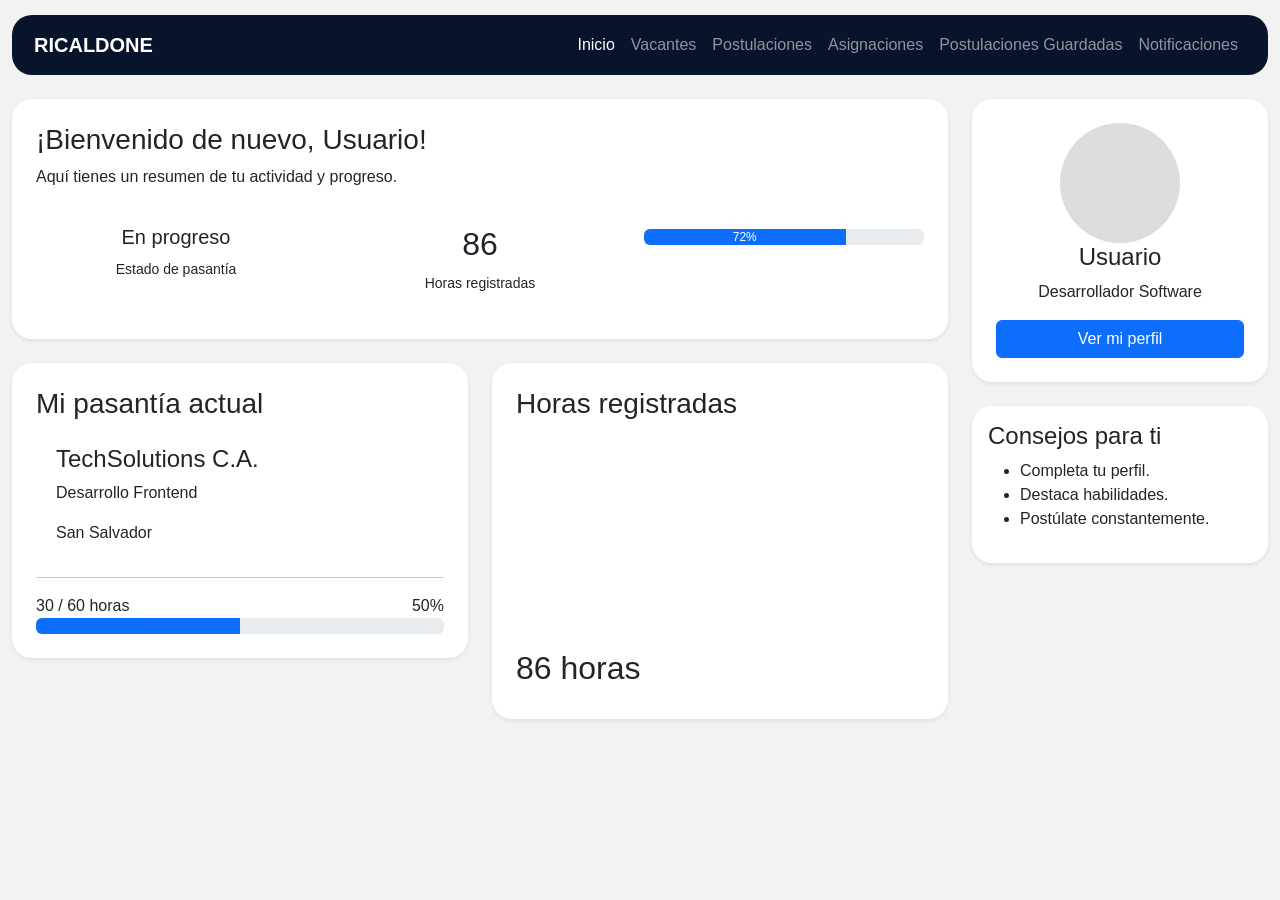
==== index.html @ 6f9832c7 "PTCEstudiantes" ====
<!DOCTYPE html>
<html lang="en">
<head>
    <meta charset="UTF-8">
    <meta name="viewport" content="width=device-width, initial-scale=1.0">
    <title>Inicio</title>
<link href="https://cdn.jsdelivr.net/npm/bootstrap@5.3.8/dist/css/bootstrap.min.css" rel="stylesheet" integrity="sha384-sRIl4kxILFvY47J16cr9ZwB07vP4J8+LH7qKQnuqkuIAvNWLzeN8tE5YBujZqJLB" crossorigin="anonymous">
    <link rel="stylesheet" href="CSS/style.css">
</head>

<div class="container-fluid">
    <nav class="navbar navbar-expand-lg navbar-dark menu">
        <div class="container-fluid">

            <a class="navbar-brand fw-bold" href="img/logo.png">
                 RICALDONE
            </a>

            <button class="navbar-toggler" data-bs-toggle="collapse"
                data-bs-target="#menu">
                <span class="navbar-toggler-icon"></span>
            </button>

            <div class="collapse navbar-collapse" id="menu">
                <ul class="navbar-nav ms-auto">
                    <li class="nav-item">
                        <a class="nav-link active" href="index.html" onclick="mostrar('inicio')">
                            <i class="fa-solid fa-house"></i>
                            Inicio
                        </a>
                    </li>

                    <li class="nav-item">
                        <a class="nav-link" href="vacantes.html" onclick="mostrar('vacantes')">
                            <i class="fa-solid fa-briefcase"></i>
                            Vacantes
                        </a>
                    </li>

                    <li class="nav-item">
                        <a class="nav-link" href="postulaciones.html" onclick="mostrar('postulaciones')">
                            <i class="fa-solid fa-file"></i>
                            Postulaciones
                        </a>
                    </li>

                    <li class="nav-item">
                        <a class="nav-link" href="asignaciones.html" onclick="mostrar('asignaciones')">
                            <i class="fa-solid fa-list-check"></i>
                            Asignaciones
                        </a>
                    </li>

                      <li class="nav-item">
                        <a class="nav-link" href="postulaciones.html" onclick="mostrar('postulaciones')">
                            <i class="fa-solid fa-file"></i>
                            Postulaciones Guardadas
                        </a>
                    </li>
                    
                    <li class="nav-item">
                        <a class="nav-link" href="notificaciones.html" onclick="mostrar('notificaciones')">
                            <i class="fa-solid fa-bell"></i>
                            Notificaciones
                        </a>
                    </li>
                </ul>
            </div>
        </div>
    </nav>


    <div id="inicio" class="seccion">

        <div class="row mt-4">
            <div class="col-lg-9">

                <div class="card shadow-sm p-4 mb-4">
                    <h3>¡Bienvenido de nuevo, Usuario!</h3>
                    <p>Aquí tienes un resumen de tu actividad y progreso.</p>

                    <div class="row">

                        <div class="col-md-4">
                            <div class="mini-card">
                                <i class="fa-solid fa-clipboard-check icon-green"></i>
                                <h5>En progreso</h5>
                                <small>Estado de pasantía</small>
                            </div>
                        </div>

                        <div class="col-md-4">
                            <div class="mini-card">
                                <i class="fa-regular fa-clock icon-blue"></i>
                                <h2>86</h2>
                                <small>Horas registradas</small>
                            </div>
                        </div>

                        <div class="col-md-4">

                            <div class="mt-4">
                                <div class="progress">
                                    <div class="progress-bar bg-primary"
                                        style="width:72%">
                                        72%
                                    </div>
                                </div>
                            </div>

                        </div>

                    </div>

                </div>

                <div class="row">
                    <div class="col-lg-6">

                        <div class="card shadow-sm p-4">
                            <h3>Mi pasantía actual</h3>

                            <div class="empresa mt-3">
                                <div class="logo-empresa"></div>

                                <div>
                                    <h4>TechSolutions C.A.</h4>
                                    <p>Desarrollo Frontend</p>
                                    <p>San Salvador</p>
                                </div>

                            </div>
                            <hr>
                            <div class="d-flex justify-content-between">
                                <span>30 / 60 horas</span>
                                <span>50%</span>
                            </div>

                            <div class="progress">
                                <div class="progress-bar bg-primary"
                                    style="width:50%">
                                </div>
                            </div>

                        </div>

                    </div>

                    <div class="col-lg-6">

                        <div class="card shadow-sm p-4">
                            <h3>Horas registradas</h3>
                            <canvas id="grafico"></canvas>
                            <h2 class="mt-3">86 horas</h2>
                        </div>

                    </div>

                </div>

            </div>

            <div class="col-lg-3">

                <div class="card shadow-sm text-center p-4">
                    <div class="avatar"></div>
                    <h4>Usuario</h4>
                    <p>Desarrollador Software</p>
                    <button class="btn btn-primary">
                        Ver mi perfil
                    </button>
                </div>

                <div class="card shadow-sm mt-4 p-3">
                    <h4>Consejos para ti</h4>
                    <ul>
                        <li>Completa tu perfil.</li>
                        <li>Destaca habilidades.</li>
                        <li>Postúlate constantemente.</li>
                    </ul>
                </div>
            </div>

        </div>

    </div>

    <!-- SECCIONES -->

    <div id="vacantes" class="seccion oculto">
        <div class="card mt-4 p-4">
            <h2>Vacantes Disponibles</h2>
            <p>Aquí aparecerán las vacantes.</p>
        </div>
    </div>

    <div id="postulaciones" class="seccion oculto">
        <div class="card mt-4 p-4">
            <h2>Mis Postulaciones</h2>
        </div>
    </div>

    <div id="asignaciones" class="seccion oculto">
        <div class="card mt-4 p-4">
            <h2>Asignaciones</h2>
        </div>
    </div>

    <div id="notificaciones" class="seccion oculto">
        <div class="card mt-4 p-4">
            <h2>Notificaciones</h2>
        </div>
    </div>

</div>

<script src="https://cdn.jsdelivr.net/npm/bootstrap@5.3.8/dist/js/bootstrap.bundle.min.js" integrity="sha384-FKyoEForCGlyvwx9Hj09JcYn3nv7wiPVlz7YYwJrWVcXK/BmnVDxM+D2scQbITxI" crossorigin="anonymous"></script>

<script src="JS/script.js"></script>


</body>
</html>
---- CSS/style.css ----
body{
    background:#f2f2f2;
    font-family:'Segoe UI',sans-serif;
}

.menu{
    background:#07142B;
    border-radius:20px;
    margin-top:15px;
    padding:10px;
}

.card{
    border:none;
    border-radius:20px;
}

.mini-card{
    background:white;
    border-radius:15px;
    padding:20px;
    text-align:center;
}

.icon-green{
    font-size:40px;
    color:#2ECC71;
}

.icon-blue{
    font-size:40px;
    color:#3B82F6;
}

.logo{
    width:90px;
    height:90px;
    background:#ddd;
    border-radius:15px;
}

.empresa{
    display:flex;
    gap:20px;
    align-items:center;
}

.avatar{
    width:120px;
    height:120px;
    background:#dcdcdc;
    border-radius:50%;
    margin:auto;
}

.oculto{
    display:none;
}
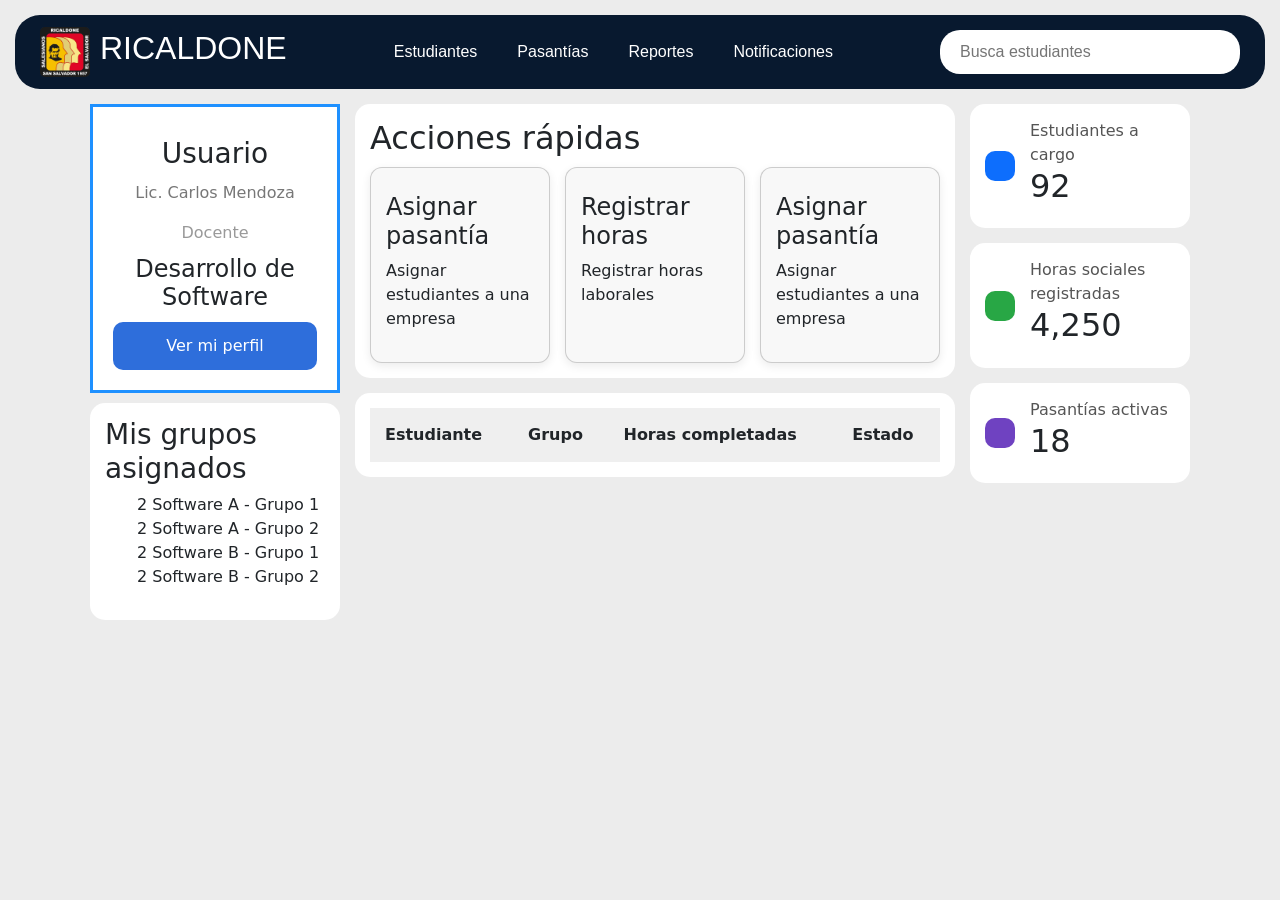
==== commit cf1ad7df: "Docentes-web" ====
--- a/index.html
+++ b/index.html
@@ -7,217 +7,180 @@
 <link href="https://cdn.jsdelivr.net/npm/bootstrap@5.3.8/dist/css/bootstrap.min.css" rel="stylesheet" integrity="sha384-sRIl4kxILFvY47J16cr9ZwB07vP4J8+LH7qKQnuqkuIAvNWLzeN8tE5YBujZqJLB" crossorigin="anonymous">
     <link rel="stylesheet" href="CSS/style.css">
 </head>
+<body>
 
-<div class="container-fluid">
-    <nav class="navbar navbar-expand-lg navbar-dark menu">
-        <div class="container-fluid">
+<header class="navbar">
 
-            <a class="navbar-brand fw-bold" href="img/logo.png">
-                 RICALDONE
-            </a>
+    <div class="logo">
+        <img src="img/logo.png">
+        <h2>RICALDONE</h2>
+    </div>
 
-            <button class="navbar-toggler" data-bs-toggle="collapse"
-                data-bs-target="#menu">
-                <span class="navbar-toggler-icon"></span>
-            </button>
 
-            <div class="collapse navbar-collapse" id="menu">
-                <ul class="navbar-nav ms-auto">
-                    <li class="nav-item">
-                        <a class="nav-link active" href="index.html" onclick="mostrar('inicio')">
-                            <i class="fa-solid fa-house"></i>
-                            Inicio
-                        </a>
-                    </li>
-
-                    <li class="nav-item">
-                        <a class="nav-link" href="vacantes.html" onclick="mostrar('vacantes')">
-                            <i class="fa-solid fa-briefcase"></i>
-                            Vacantes
-                        </a>
-                    </li>
-
-                    <li class="nav-item">
-                        <a class="nav-link" href="postulaciones.html" onclick="mostrar('postulaciones')">
-                            <i class="fa-solid fa-file"></i>
-                            Postulaciones
-                        </a>
-                    </li>
-
-                    <li class="nav-item">
-                        <a class="nav-link" href="asignaciones.html" onclick="mostrar('asignaciones')">
-                            <i class="fa-solid fa-list-check"></i>
-                            Asignaciones
-                        </a>
-                    </li>
-
-                      <li class="nav-item">
-                        <a class="nav-link" href="postulaciones.html" onclick="mostrar('postulaciones')">
-                            <i class="fa-solid fa-file"></i>
-                            Postulaciones Guardadas
-                        </a>
-                    </li>
-                    
-                    <li class="nav-item">
-                        <a class="nav-link" href="notificaciones.html" onclick="mostrar('notificaciones')">
-                            <i class="fa-solid fa-bell"></i>
-                            Notificaciones
-                        </a>
-                    </li>
-                </ul>
-            </div>
-        </div>
+    <nav>
+        <a href="index.html"><i class="fa-solid fa-user-graduate"></i> Estudiantes</a>
+        <a href="pasantias.html"><i class="fa-regular fa-square-check"></i> Pasantías</a>
+        <a href="reportes.html"><i class="fa-regular fa-file-lines"></i> Reportes</a>
+        <a href="notificaciones.html"><i class="fa-regular fa-bell"></i> Notificaciones</a>
     </nav>
 
+    <div class="buscar">
+        <input type="text" placeholder="Busca estudiantes">
+        <i class="fa-solid fa-magnifying-glass"></i>
+    </div>
 
-    <div id="inicio" class="seccion">
+</header>
 
-        <div class="row mt-4">
-            <div class="col-lg-9">
 
-                <div class="card shadow-sm p-4 mb-4">
-                    <h3>¡Bienvenido de nuevo, Usuario!</h3>
-                    <p>Aquí tienes un resumen de tu actividad y progreso.</p>
+<!-- CONTENIDO -->
 
-                    <div class="row">
+<div class="container">
 
-                        <div class="col-md-4">
-                            <div class="mini-card">
-                                <i class="fa-solid fa-clipboard-check icon-green"></i>
-                                <h5>En progreso</h5>
-                                <small>Estado de pasantía</small>
-                            </div>
-                        </div>
+    <!-- PERFIL -->
 
-                        <div class="col-md-4">
-                            <div class="mini-card">
-                                <i class="fa-regular fa-clock icon-blue"></i>
-                                <h2>86</h2>
-                                <small>Horas registradas</small>
-                            </div>
-                        </div>
+    <aside class="sidebar">
 
-                        <div class="col-md-4">
+        <div class="profile-card">
 
-                            <div class="mt-4">
-                                <div class="progress">
-                                    <div class="progress-bar bg-primary"
-                                        style="width:72%">
-                                        72%
-                                    </div>
-                                </div>
-                            </div>
+            <div class="avatar">
+                <i class="fa-solid fa-circle-user"></i>
+            </div>
 
-                        </div>
+            <h3>Usuario</h3>
 
+            <p>Lic. Carlos Mendoza</p>
+            <span>Docente</span>
+
+            <h4>Desarrollo de Software</h4>
+
+            <button>Ver mi perfil</button>
+
+        </div>
+
+        <div class="grupos">
+
+            <h3>Mis grupos asignados</h3>
+
+            <ul>
+                <li class="activo">
+                    <i class="fa-solid fa-users"></i>
+                    2 Software A - Grupo 1
+                </li>
+
+                <li>
+                    <i class="fa-solid fa-users"></i>
+                    2 Software A - Grupo 2
+                </li>
+
+                <li>
+                    <i class="fa-solid fa-users"></i>
+                    2 Software B - Grupo 1
+                </li>
+
+                <li>
+                    <i class="fa-solid fa-users"></i>
+                    2 Software B - Grupo 2
+                </li>
+            </ul>
+        </div>
+    </aside>
+
+    <!-- MAIN -->
+
+    <main class="main">
+
+        <section class="acciones">
+            <h2>Acciones rápidas</h2>
+
+            <div class="cards">
+
+                <div class="card">
+                    <i class="fa-solid fa-user-plus"></i>
+
+                    <div>
+                        <h4>Asignar pasantía</h4>
+                        <p>Asignar estudiantes a una empresa</p>
                     </div>
-
                 </div>
 
-                <div class="row">
-                    <div class="col-lg-6">
+                <div class="card">
+                    <i class="fa-regular fa-clock"></i>
 
-                        <div class="card shadow-sm p-4">
-                            <h3>Mi pasantía actual</h3>
+                    <div>
+                        <h4>Registrar horas</h4>
+                        <p>Registrar horas laborales</p>
+                    </div>
+                </div>
 
-                            <div class="empresa mt-3">
-                                <div class="logo-empresa"></div>
+                <div class="card">
+                    <i class="fa-solid fa-user-plus"></i>
 
-                                <div>
-                                    <h4>TechSolutions C.A.</h4>
-                                    <p>Desarrollo Frontend</p>
-                                    <p>San Salvador</p>
-                                </div>
-
-                            </div>
-                            <hr>
-                            <div class="d-flex justify-content-between">
-                                <span>30 / 60 horas</span>
-                                <span>50%</span>
-                            </div>
-
-                            <div class="progress">
-                                <div class="progress-bar bg-primary"
-                                    style="width:50%">
-                                </div>
-                            </div>
-
-                        </div>
-
+                    <div>
+                        <h4>Asignar pasantía</h4>
+                        <p>Asignar estudiantes a una empresa</p>
                     </div>
-
-                    <div class="col-lg-6">
-
-                        <div class="card shadow-sm p-4">
-                            <h3>Horas registradas</h3>
-                            <canvas id="grafico"></canvas>
-                            <h2 class="mt-3">86 horas</h2>
-                        </div>
-
-                    </div>
-
                 </div>
 
             </div>
+        </section>
 
-            <div class="col-lg-3">
+        <!-- TABLAS -->
 
-                <div class="card shadow-sm text-center p-4">
-                    <div class="avatar"></div>
-                    <h4>Usuario</h4>
-                    <p>Desarrollador Software</p>
-                    <button class="btn btn-primary">
-                        Ver mi perfil
-                    </button>
-                </div>
+        <section class="tabla-container">
+            <table>
+                <thead>
+                <tr>
+                    <th>Estudiante</th>
+                    <th>Grupo</th>
+                    <th>Horas completadas</th>
+                    <th>Estado</th>
+                </tr>
+                </thead>
 
-                <div class="card shadow-sm mt-4 p-3">
-                    <h4>Consejos para ti</h4>
-                    <ul>
-                        <li>Completa tu perfil.</li>
-                        <li>Destaca habilidades.</li>
-                        <li>Postúlate constantemente.</li>
-                    </ul>
-                </div>
+                <tbody id="estudiantesTabla">
+
+                </tbody>
+            </table>
+        </section>
+    </main>
+
+    <!-- ESTATUS -->
+
+    <aside class="estatu">
+
+        <div class="stat-card blue">
+            <i class="fa-solid fa-users"></i>
+
+            <div>
+                <span>Estudiantes a cargo</span>
+                <h2>92</h2>
             </div>
-
         </div>
 
-    </div>
+        <div class="stat-card green">
+            <i class="fa-regular fa-clock"></i>
 
-    <!-- SECCIONES -->
+            <div>
+                <span>Horas sociales registradas</span>
+                <h2>4,250</h2>
+            </div>
+        </div>
 
-    <div id="vacantes" class="seccion oculto">
-        <div class="card mt-4 p-4">
-            <h2>Vacantes Disponibles</h2>
-            <p>Aquí aparecerán las vacantes.</p>
+        <div class="stat-card purple">
+            <i class="fa-solid fa-briefcase"></i>
+
+            <div>
+                <span>Pasantías activas</span>
+                <h2>18</h2>
+            </div>
         </div>
-    </div>
-
-    <div id="postulaciones" class="seccion oculto">
-        <div class="card mt-4 p-4">
-            <h2>Mis Postulaciones</h2>
-        </div>
-    </div>
-
-    <div id="asignaciones" class="seccion oculto">
-        <div class="card mt-4 p-4">
-            <h2>Asignaciones</h2>
-        </div>
-    </div>
-
-    <div id="notificaciones" class="seccion oculto">
-        <div class="card mt-4 p-4">
-            <h2>Notificaciones</h2>
-        </div>
-    </div>
-
+    </aside>
 </div>
 
+    
+
 <script src="https://cdn.jsdelivr.net/npm/bootstrap@5.3.8/dist/js/bootstrap.bundle.min.js" integrity="sha384-FKyoEForCGlyvwx9Hj09JcYn3nv7wiPVlz7YYwJrWVcXK/BmnVDxM+D2scQbITxI" crossorigin="anonymous"></script>
-
 <script src="JS/script.js"></script>
-
 
 </body>
 </html>
--- a/CSS/style.css
+++ b/CSS/style.css
@@ -1,58 +1,262 @@
+header{
+margin:0;
+padding:0;
+box-sizing:border-box;
+font-family:'Segoe UI',sans-serif;
+}
+
 body{
-    background:#f2f2f2;
-    font-family:'Segoe UI',sans-serif;
-}
-
-.menu{
-    background:#07142B;
-    border-radius:20px;
-    margin-top:15px;
-    padding:10px;
+background:#ececec;
+}
+
+
+.navbar{
+background:#08192f;
+color:white;
+margin:15px;
+border-radius:25px;
+padding:12px 25px;
+display:flex;
+justify-content:space-between;
+align-items:center;
+}
+
+.logo{
+display:flex;
+align-items:center;
+gap:10px;
+}
+
+.logo img{
+    width: 50px;
+height: 50px;
+border-radius:5px;
+}
+
+nav{
+display:flex;
+gap:40px;
+}
+
+nav a{
+color:white;
+text-decoration:none;
+}
+
+.buscar{
+position:relative;
+}
+
+.buscar input{
+width:300px;
+padding:10px 40px 10px 20px;
+border:none;
+border-radius:20px;
+}
+
+.buscar i{
+position:absolute;
+right:15px;
+top:12px;
+color:#333;
+}
+
+
+.container{
+display:grid;
+grid-template-columns:250px 1fr 220px;
+gap:15px;
+padding:0 20px 20px;
+}
+
+
+.profile-card{
+background:white;
+padding:20px;
+border:3px solid #1e90ff;
+text-align:center;
+}
+
+.avatar{
+font-size:80px;
+color:#aaa;
+margin-bottom:10px;
+}
+
+.profile-card p{
+margin-top:10px;
+color:#777;
+}
+
+.profile-card span{
+color:#999;
+}
+
+.profile-card h4{
+margin:10px 0;
+}
+
+.profile-card button{
+background:#2e6edb;
+color:white;
+border:none;
+padding:12px;
+width:100%;
+border-radius:10px;
+cursor:pointer;
+}
+
+
+
+.grupos{
+margin-top:10px;
+background:white;
+padding:15px;
+border-radius:15px;
+}
+
+.grupos ul{
+list-style:none;
+}
+
+.activo li{
+padding:15px;
+border-radius:10px;
+cursor:pointer;
+margin-top:5px;
+}
+
+.grupos li.active{
+background:#edf4ff;
+color:#2e6edb;
+}
+
+/* MAIN */
+
+.acciones{
+background:white;
+padding:15px;
+border-radius:15px;
+}
+
+.cards{
+display:flex;
+gap:15px;
+margin-top:10px;
 }
 
 .card{
-    border:none;
-    border-radius:20px;
-}
-
-.mini-card{
-    background:white;
-    border-radius:15px;
-    padding:20px;
-    text-align:center;
-}
-
-.icon-green{
-    font-size:40px;
-    color:#2ECC71;
-}
-
-.icon-blue{
-    font-size:40px;
-    color:#3B82F6;
-}
-
-.logo{
-    width:90px;
-    height:90px;
-    background:#ddd;
-    border-radius:15px;
-}
-
-.empresa{
-    display:flex;
-    gap:20px;
-    align-items:center;
-}
-
-.avatar{
-    width:120px;
-    height:120px;
-    background:#dcdcdc;
-    border-radius:50%;
-    margin:auto;
-}
-
-.oculto{
-    display:none;
+background:#f8f8f8;
+padding:15px;
+border-radius:12px;
+flex:1;
+display:flex;
+gap:10px;
+align-items:center;
+box-shadow:0 3px 10px rgba(0,0,0,.08);
+}
+
+.card i{
+font-size:22px;
+color:#2e6edb;
+}
+
+.tabla-container{
+background:white;
+margin-top:15px;
+border-radius:15px;
+padding:15px;
+}
+
+table{
+width:100%;
+border-collapse:collapse;
+}
+
+th{
+background:#efefef;
+padding:15px;
+text-align:left;
+}
+
+td{
+padding:15px;
+border-bottom:1px solid #eee;
+}
+
+/* PROGRESS */
+
+.progress{
+height:10px;
+background:#ddd;
+border-radius:10px;
+overflow:hidden;
+}
+
+.bar{
+height:100%;
+border-radius:10px;
+}
+
+/* ESTADOS */
+
+.badge{
+padding:5px 10px;
+border-radius:10px;
+font-size:12px;
+font-weight:bold;
+}
+
+.danger{
+background:#ffe0e0;
+color:red;
+}
+
+.warning{
+background:#fff0cc;
+color:#f0a500;
+}
+
+.success{
+background:#d8f5dd;
+color:green;
+}
+
+
+
+.estatu{
+display:flex;
+flex-direction:column;
+gap:15px;
+}
+
+.stat-card{
+background:white;
+padding:15px;
+border-radius:15px;
+display:flex;
+gap:15px;
+align-items:center;
+}
+
+.blue i{
+background:#0d6efd;
+}
+
+.green i{
+background:#28a745;
+}
+
+.purple i{
+background:#6f42c1;
+}
+
+.stat-card i{
+color:white;
+padding:15px;
+border-radius:10px;
+}
+
+.stat-card span{
+color:#555;
 }
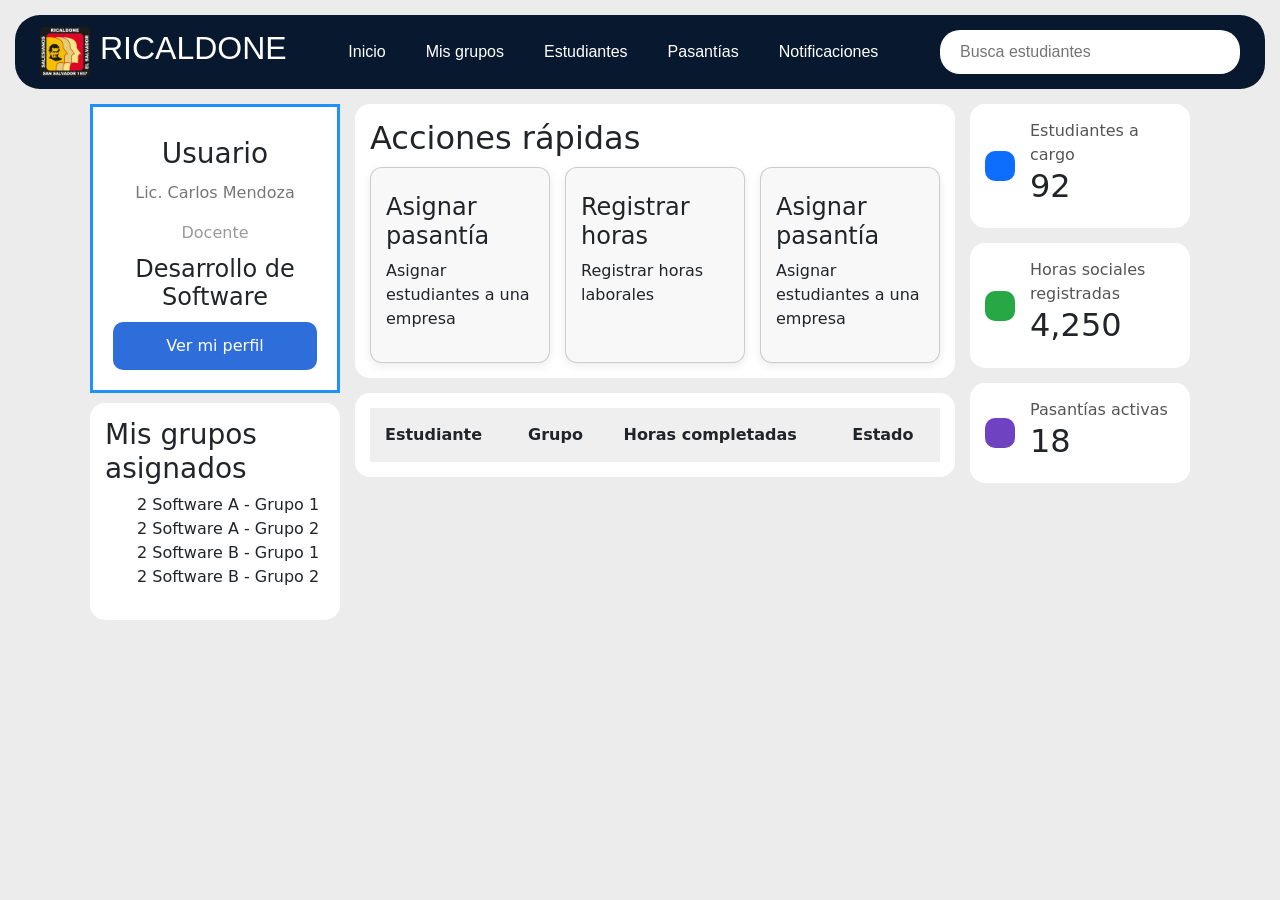
==== commit c52bfa9f: "cambios de js" ====
--- a/index.html
+++ b/index.html
@@ -18,9 +18,10 @@
 
 
     <nav>
-        <a href="index.html"><i class="fa-solid fa-user-graduate"></i> Estudiantes</a>
-        <a href="pasantias.html"><i class="fa-regular fa-square-check"></i> Pasantías</a>
-        <a href="reportes.html"><i class="fa-regular fa-file-lines"></i> Reportes</a>
+                <a href="index.html"><i class="fa-regular fa-square-check"></i> Inicio</a>
+        <a href="Mis grupos.html"><i class="fa-solid fa-user-graduate"></i> Mis grupos</a>
+        <a href="estudiantes.html"><i class="fa-regular fa-file-lines"></i> Estudiantes</a>
+                <a href="pasantias.html"><i class="fa-regular fa-file-lines"></i> Pasantías</a>
         <a href="notificaciones.html"><i class="fa-regular fa-bell"></i> Notificaciones</a>
     </nav>
 
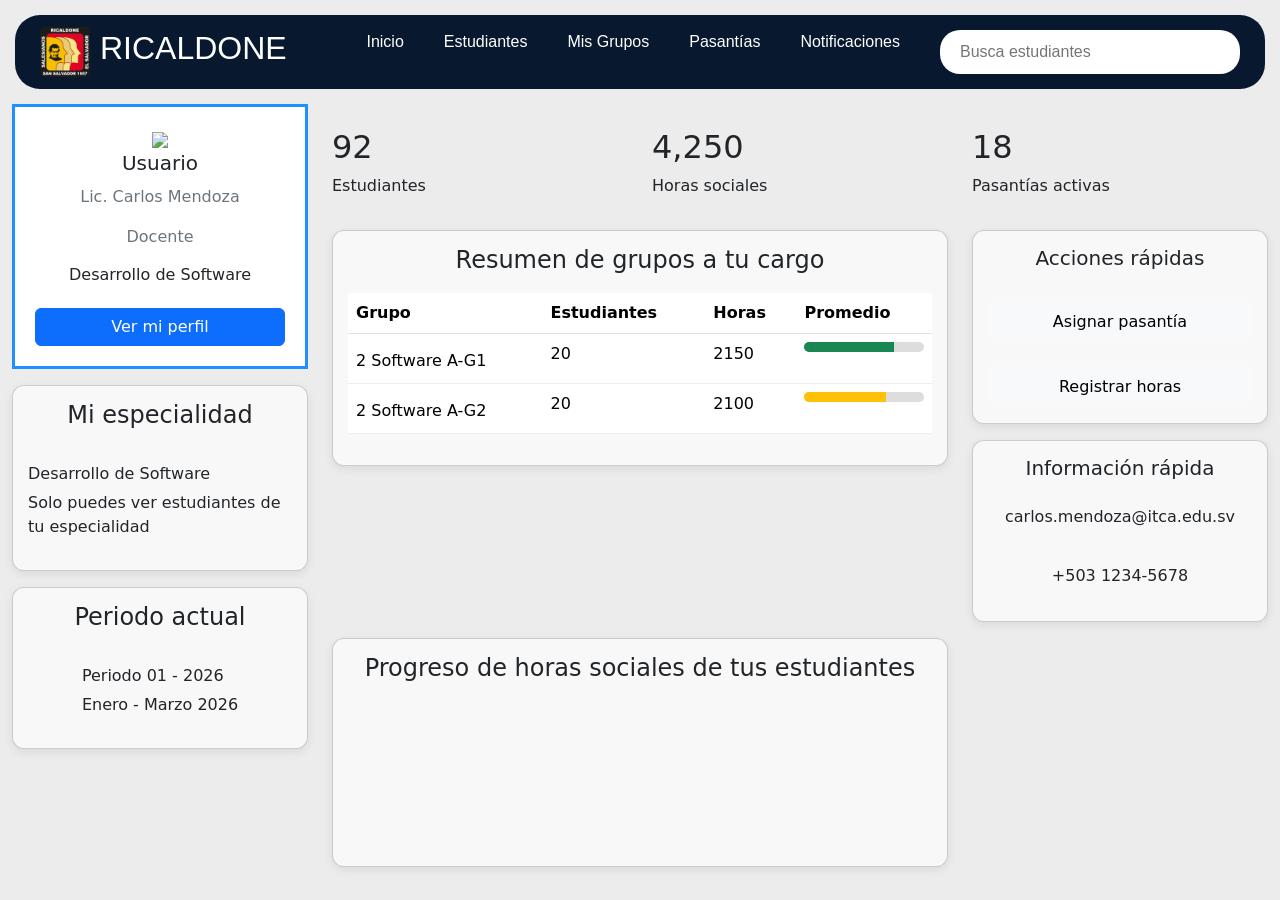
==== commit 3c543a00: "Cambiosss" ====
--- a/index.html
+++ b/index.html
@@ -16,14 +16,12 @@
         <h2>RICALDONE</h2>
     </div>
 
-
     <nav>
-                <a href="index.html"><i class="fa-regular fa-square-check"></i> Inicio</a>
-        <a href="Mis grupos.html"><i class="fa-solid fa-user-graduate"></i> Mis grupos</a>
-        <a href="estudiantes.html"><i class="fa-regular fa-file-lines"></i> Estudiantes</a>
-                <a href="pasantias.html"><i class="fa-regular fa-file-lines"></i> Pasantías</a>
+        <a href="index.html"><i class="fa-regular fa-square-check"></i> Inicio</a>
+        <a href="Mis grupos.html"><i class="fa-solid fa-user-graduate"></i>Estudiantes</a>
+        <a href="estudiantes.html"><i class="fa-regular fa-file-lines"></i> Mis Grupos</a>
+        <a href="pasantias.html"><i class="fa-regular fa-file-lines"></i> Pasantías</a>
         <a href="notificaciones.html"><i class="fa-regular fa-bell"></i> Notificaciones</a>
-    </nav>
 
     <div class="buscar">
         <input type="text" placeholder="Busca estudiantes">
@@ -32,156 +30,342 @@
 
 </header>
 
-
+<div class="container-fluid">
+
+<div class="row">
+
+<div class="col-lg-3 sidebar">
+
+<div class="profile-card">
+
+<div class="profile-top">
+
+<img src="img/avatar.png" class="profile-img">
+
+</div>
+
+<div class="profile-body">
+
+<h5>Usuario</h5>
+
+<p class="text-secondary">
+Lic. Carlos Mendoza
+</p>
+
+<p class="text-secondary">
+Docente
+</p>
+
+<h6>Desarrollo de Software</h6>
+
+<a href="#" class="btn btn-primary w-100 mt-3">
+Ver mi perfil
+</a>
+
+</div>
+
+</div>
+
+<div class="card info-card mt-3">
+
+<h4>Mi especialidad</h4>
+
+<div class="d-flex mt-3">
+
+<i class="bi bi-code-slash icon-blue"></i>
+
+<div>
+
+<h6>Desarrollo de Software</h6>
+
+<p>
+Solo puedes ver estudiantes
+de tu especialidad
+</p>
+
+</div>
+
+</div>
+
+</div>
+
+<div class="card info-card mt-3">
+
+<h4>Periodo actual</h4>
+
+<div class="d-flex mt-3">
+
+<i class="bi bi-calendar3 icon-blue"></i>
+
+<div>
+
+<h6>Periodo 01 - 2026</h6>
+
+<p>Enero - Marzo 2026</p>
+
+</div>
+
+</div>
+
+</div>
+
+</div>
+
+<!-- ========================================= -->
 <!-- CONTENIDO -->
-
-<div class="container">
-
-    <!-- PERFIL -->
-
-    <aside class="sidebar">
-
-        <div class="profile-card">
-
-            <div class="avatar">
-                <i class="fa-solid fa-circle-user"></i>
-            </div>
-
-            <h3>Usuario</h3>
-
-            <p>Lic. Carlos Mendoza</p>
-            <span>Docente</span>
-
-            <h4>Desarrollo de Software</h4>
-
-            <button>Ver mi perfil</button>
-
-        </div>
-
-        <div class="grupos">
-
-            <h3>Mis grupos asignados</h3>
-
-            <ul>
-                <li class="activo">
-                    <i class="fa-solid fa-users"></i>
-                    2 Software A - Grupo 1
-                </li>
-
-                <li>
-                    <i class="fa-solid fa-users"></i>
-                    2 Software A - Grupo 2
-                </li>
-
-                <li>
-                    <i class="fa-solid fa-users"></i>
-                    2 Software B - Grupo 1
-                </li>
-
-                <li>
-                    <i class="fa-solid fa-users"></i>
-                    2 Software B - Grupo 2
-                </li>
-            </ul>
-        </div>
-    </aside>
-
-    <!-- MAIN -->
-
-    <main class="main">
-
-        <section class="acciones">
-            <h2>Acciones rápidas</h2>
-
-            <div class="cards">
-
-                <div class="card">
-                    <i class="fa-solid fa-user-plus"></i>
-
-                    <div>
-                        <h4>Asignar pasantía</h4>
-                        <p>Asignar estudiantes a una empresa</p>
-                    </div>
-                </div>
-
-                <div class="card">
-                    <i class="fa-regular fa-clock"></i>
-
-                    <div>
-                        <h4>Registrar horas</h4>
-                        <p>Registrar horas laborales</p>
-                    </div>
-                </div>
-
-                <div class="card">
-                    <i class="fa-solid fa-user-plus"></i>
-
-                    <div>
-                        <h4>Asignar pasantía</h4>
-                        <p>Asignar estudiantes a una empresa</p>
-                    </div>
-                </div>
-
-            </div>
-        </section>
-
-        <!-- TABLAS -->
-
-        <section class="tabla-container">
-            <table>
-                <thead>
-                <tr>
-                    <th>Estudiante</th>
-                    <th>Grupo</th>
-                    <th>Horas completadas</th>
-                    <th>Estado</th>
-                </tr>
-                </thead>
-
-                <tbody id="estudiantesTabla">
-
-                </tbody>
-            </table>
-        </section>
-    </main>
-
-    <!-- ESTATUS -->
-
-    <aside class="estatu">
-
-        <div class="stat-card blue">
-            <i class="fa-solid fa-users"></i>
-
-            <div>
-                <span>Estudiantes a cargo</span>
-                <h2>92</h2>
-            </div>
-        </div>
-
-        <div class="stat-card green">
-            <i class="fa-regular fa-clock"></i>
-
-            <div>
-                <span>Horas sociales registradas</span>
-                <h2>4,250</h2>
-            </div>
-        </div>
-
-        <div class="stat-card purple">
-            <i class="fa-solid fa-briefcase"></i>
-
-            <div>
-                <span>Pasantías activas</span>
-                <h2>18</h2>
-            </div>
-        </div>
-    </aside>
-</div>
-
-    
-
-<script src="https://cdn.jsdelivr.net/npm/bootstrap@5.3.8/dist/js/bootstrap.bundle.min.js" integrity="sha384-FKyoEForCGlyvwx9Hj09JcYn3nv7wiPVlz7YYwJrWVcXK/BmnVDxM+D2scQbITxI" crossorigin="anonymous"></script>
-<script src="JS/script.js"></script>
+<!-- ========================================= -->
+
+<div class="col-lg-9">
+
+<!-- Tarjetas -->
+
+<div class="row mt-4">
+
+<div class="col-md-4">
+
+<div class="dashboard-card">
+
+<div class="icon-circle blue">
+
+<i class="bi bi-people"></i>
+
+</div>
+
+<div>
+
+<h2>92</h2>
+
+<p>Estudiantes</p>
+
+</div>
+
+</div>
+
+</div>
+
+<div class="col-md-4">
+
+<div class="dashboard-card">
+
+<div class="icon-circle green">
+
+<i class="bi bi-mortarboard"></i>
+
+</div>
+
+<div>
+
+<h2>4,250</h2>
+
+<p>Horas sociales</p>
+
+</div>
+
+</div>
+
+</div>
+
+<div class="col-md-4">
+
+<div class="dashboard-card">
+
+<div class="icon-circle orange">
+
+<i class="bi bi-bank"></i>
+
+</div>
+
+<div>
+
+<h2>18</h2>
+
+<p>Pasantías activas</p>
+
+</div>
+
+</div>
+
+</div>
+
+</div>
+
+<!-- Acciones -->
+
+<div class="row mt-3">
+
+<div class="col-lg-8">
+
+<div class="card table-card">
+
+<h4>
+
+Resumen de grupos a tu cargo
+
+</h4>
+
+<table class="table">
+
+<thead>
+
+<tr>
+
+<th>Grupo</th>
+
+<th>Estudiantes</th>
+
+<th>Horas</th>
+
+<th>Promedio</th>
+
+</tr>
+
+</thead>
+
+<tbody>
+
+<tr>
+
+<td>
+
+<i class="bi bi-people-fill text-primary"></i>
+
+2 Software A-G1
+
+</td>
+
+<td>20</td>
+
+<td>2150</td>
+
+<td>
+
+<div class="progress">
+
+<div class="progress-bar bg-success"
+style="width:75%">
+
+</div>
+
+</div>
+
+</td>
+
+</tr>
+
+<tr>
+
+<td>
+
+<i class="bi bi-people-fill text-primary"></i>
+
+2 Software A-G2
+
+</td>
+
+<td>20</td>
+
+<td>2100</td>
+
+<td>
+
+<div class="progress">
+
+<div class="progress-bar bg-warning"
+style="width:68%">
+
+</div>
+
+</div>
+
+</td>
+
+</tr>
+
+</tbody>
+
+</table>
+
+</div>
+
+</div>
+
+<div class="col-lg-4">
+
+<div class="card quick-card">
+
+<h5>Acciones rápidas</h5>
+
+<button class="btn btn-light mt-2 w-100">
+<i class="bi bi-person-plus"></i>
+
+Asignar pasantía
+
+</button>
+
+<button class="btn btn-light mt-2 w-100">
+
+<i class="bi bi-clock-history"></i>
+
+Registrar horas
+
+</button>
+
+</div>
+
+<div class="card quick-card mt-3">
+
+<h5>Información rápida</h5>
+
+<p>
+
+<i class="bi bi-envelope"></i>
+
+carlos.mendoza@itca.edu.sv
+
+</p>
+
+<p>
+
+<i class="bi bi-telephone"></i>
+
++503 1234-5678
+
+</p>
+
+</div>
+
+</div>
+
+</div>
+
+<!-- Grafica -->
+
+<div class="row mt-3">
+
+<div class="col-lg-8">
+
+<div class="card chart-card">
+
+<h4>
+
+Progreso de horas sociales de tus estudiantes
+
+</h4>
+
+<canvas id="grafica"></canvas>
+
+</div>
+
+</div>
+
+</div>
+
+</div>
+
+</div>
+
+</div>
+
 
 </body>
 </html>
